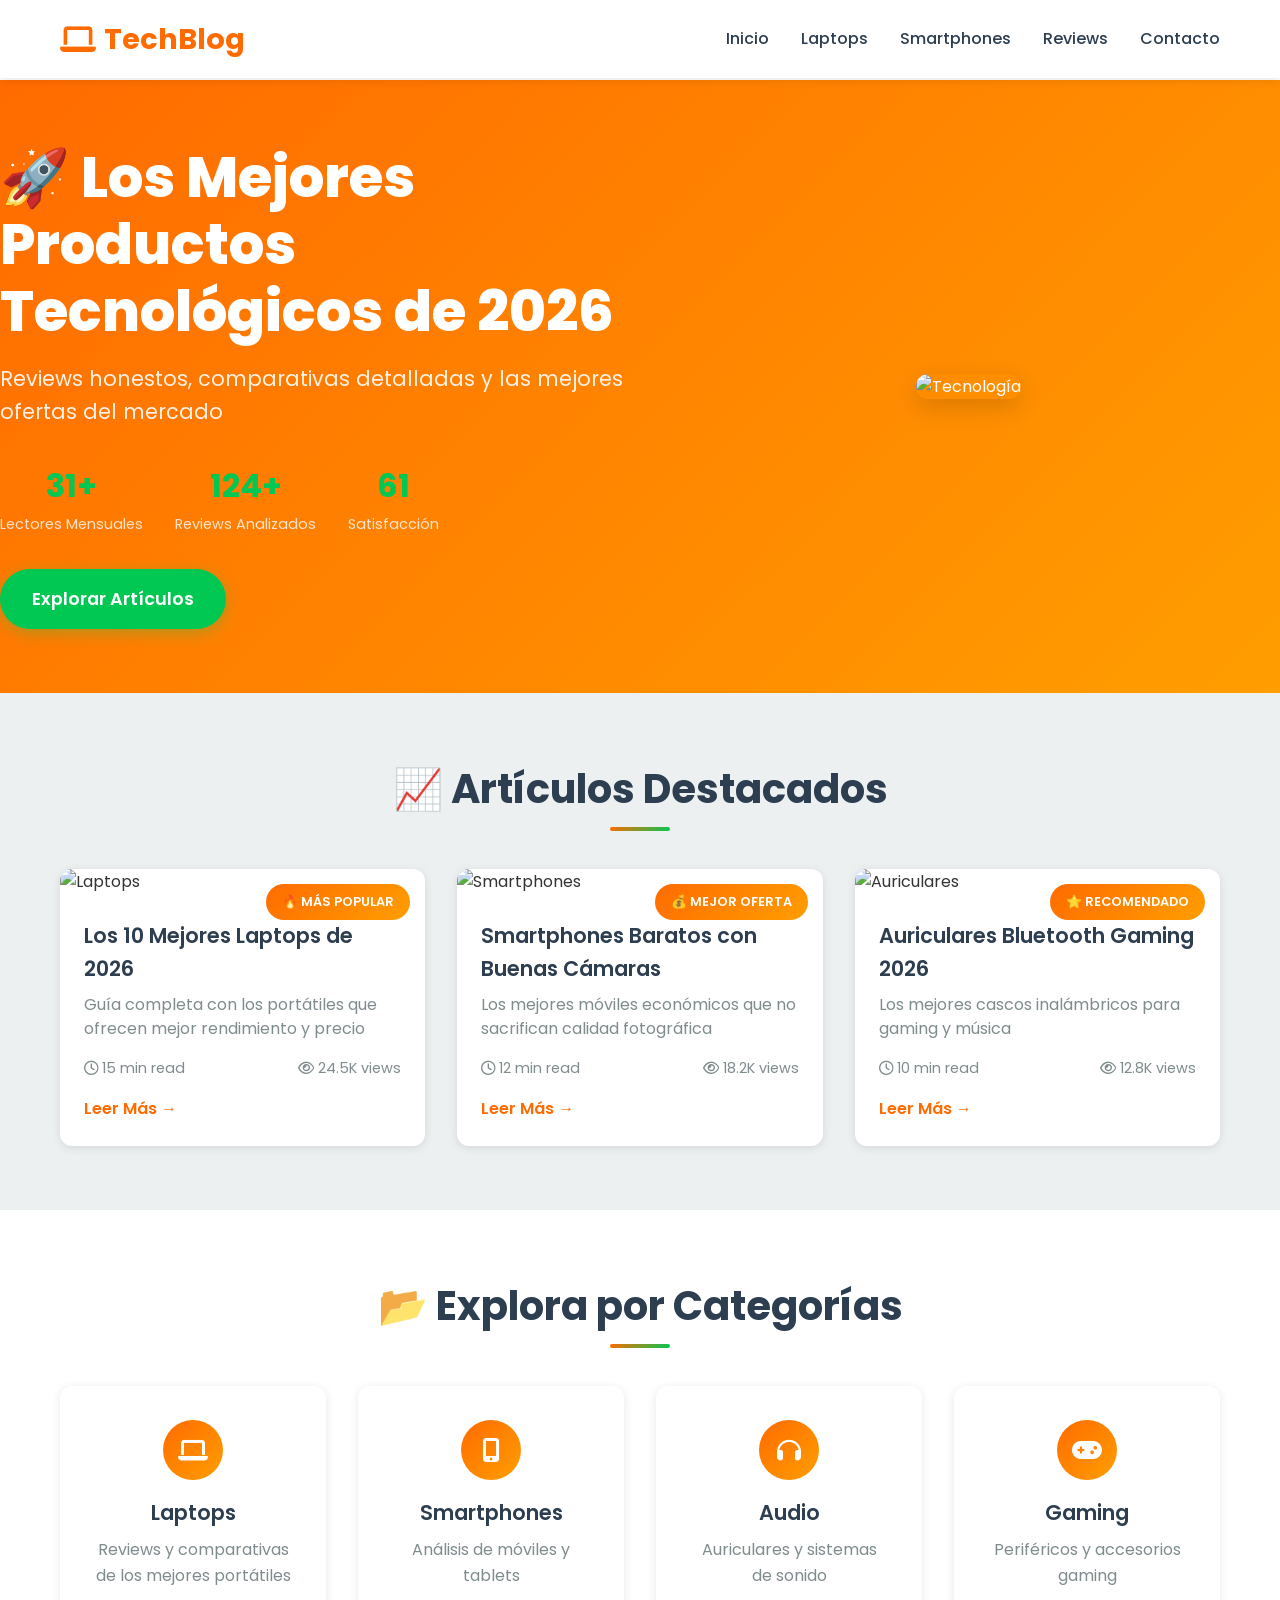
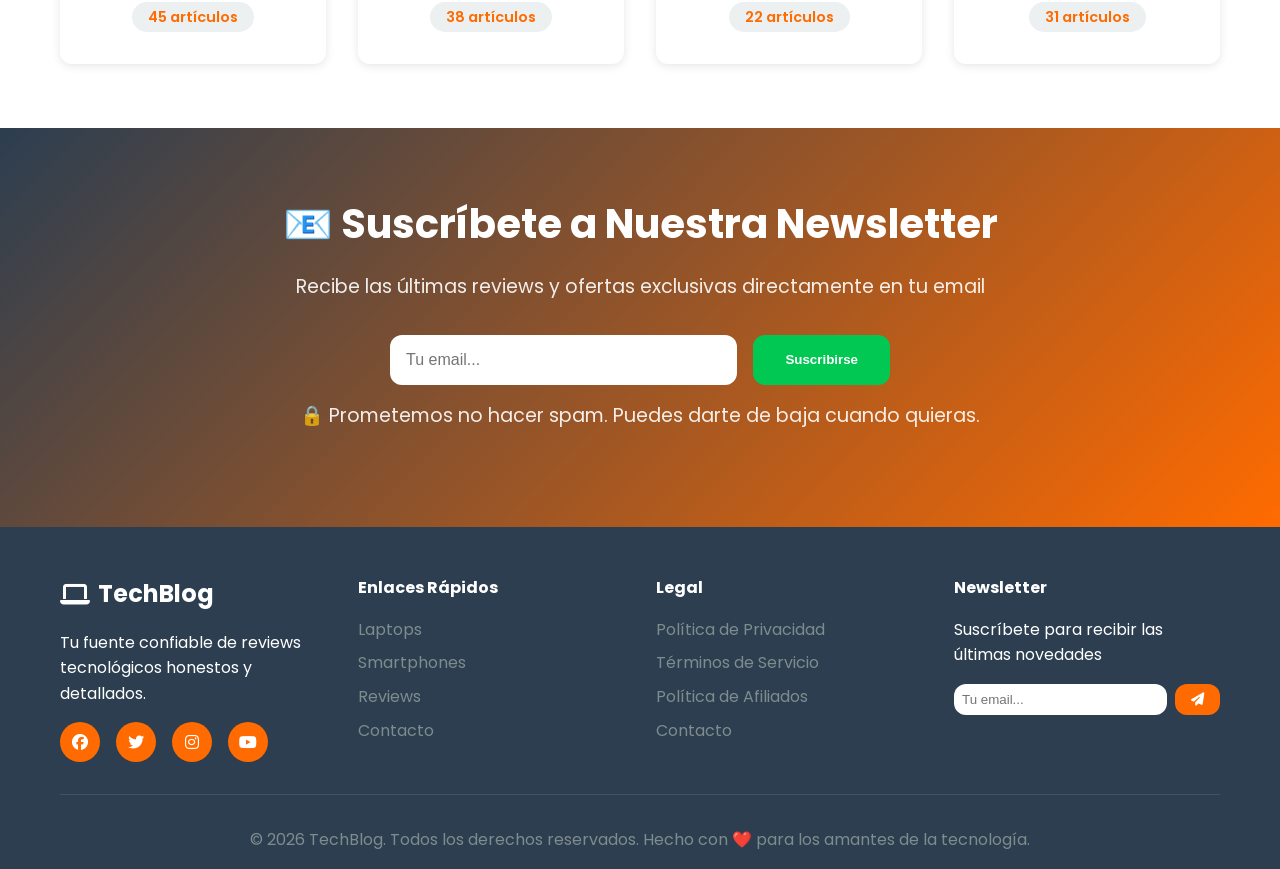
==== index.html @ 99809761 "Inicializar blog viral" ====
<!DOCTYPE html>
<html lang="es">
<head>
    <meta charset="UTF-8">
    <meta name="viewport" content="width=device-width, initial-scale=1.0">
    <title>TechBlog - Los Mejores Productos Tecnológicos</title>
    <link rel="preconnect" href="https://fonts.googleapis.com">
    <link rel="preconnect" href="https://fonts.gstatic.com" crossorigin>
    <link href="https://fonts.googleapis.com/css2?family=Poppins:wght@300;400;500;600;700;800&display=swap" rel="stylesheet">
    <link rel="stylesheet" href="assets/css/style.css">
    <link rel="stylesheet" href="https://cdnjs.cloudflare.com/ajax/libs/font-awesome/6.4.0/css/all.min.css">
</head>
<body>
    <!-- Header Fijo -->
    <header class="header-fixed">
        <nav class="navbar">
            <div class="nav-container">
                <div class="nav-logo">
                    <h1><i class="fas fa-laptop"></i> TechBlog</h1>
                </div>
                <ul class="nav-menu">
                    <li><a href="#inicio">Inicio</a></li>
                    <li><a href="#laptops">Laptops</a></li>
                    <li><a href="#smartphones">Smartphones</a></li>
                    <li><a href="#reviews">Reviews</a></li>
                    <li><a href="#contacto">Contacto</a></li>
                </ul>
                <div class="nav-toggle">
                    <span></span>
                    <span></span>
                    <span></span>
                </div>
            </div>
        </nav>
    </header>

    <!-- Hero Section -->
    <section id="inicio" class="hero">
        <div class="hero-content">
            <h1>🚀 Los Mejores Productos Tecnológicos de 2026</h1>
            <p>Reviews honestos, comparativas detalladas y las mejores ofertas del mercado</p>
            <div class="hero-stats">
                <div class="stat">
                    <span class="stat-number">50K+</span>
                    <span class="stat-label">Lectores Mensuales</span>
                </div>
                <div class="stat">
                    <span class="stat-number">200+</span>
                    <span class="stat-label">Reviews Analizados</span>
                </div>
                <div class="stat">
                    <span class="stat-number">98%</span>
                    <span class="stat-label">Satisfacción</span>
                </div>
            </div>
            <a href="#laptops" class="cta-primary">Explorar Artículos</a>
        </div>
        <div class="hero-image">
            <img src="https://source.unsplash.com/600x400/?technology,devices" alt="Tecnología">
        </div>
    </section>

    <!-- Featured Posts -->
    <section class="featured-posts">
        <div class="container">
            <h2 class="section-title">📈 Artículos Destacados</h2>
            <div class="posts-grid">
                <article class="post-card featured">
                    <div class="post-badge">🔥 MÁS POPULAR</div>
                    <img src="https://source.unsplash.com/400x250/?laptop,professional" alt="Laptops">
                    <div class="post-content">
                        <h3>Los 10 Mejores Laptops de 2026</h3>
                        <p>Guía completa con los portátiles que ofrecen mejor rendimiento y precio</p>
                        <div class="post-meta">
                            <span><i class="far fa-clock"></i> 15 min read</span>
                            <span><i class="far fa-eye"></i> 24.5K views</span>
                        </div>
                        <a href="posts/mejores-laptops-2026.html" class="read-more">Leer Más →</a>
                    </div>
                </article>

                <article class="post-card">
                    <div class="post-badge">💰 MEJOR OFERTA</div>
                    <img src="https://source.unsplash.com/400x250/?smartphone,latest" alt="Smartphones">
                    <div class="post-content">
                        <h3>Smartphones Baratos con Buenas Cámaras</h3>
                        <p>Los mejores móviles económicos que no sacrifican calidad fotográfica</p>
                        <div class="post-meta">
                            <span><i class="far fa-clock"></i> 12 min read</span>
                            <span><i class="far fa-eye"></i> 18.2K views</span>
                        </div>
                        <a href="#" class="read-more">Leer Más →</a>
                    </div>
                </article>

                <article class="post-card">
                    <div class="post-badge">⭐ RECOMENDADO</div>
                    <img src="https://source.unsplash.com/400x250/?headphones,wireless" alt="Auriculares">
                    <div class="post-content">
                        <h3>Auriculares Bluetooth Gaming 2026</h3>
                        <p>Los mejores cascos inalámbricos para gaming y música</p>
                        <div class="post-meta">
                            <span><i class="far fa-clock"></i> 10 min read</span>
                            <span><i class="far fa-eye"></i> 12.8K views</span>
                        </div>
                        <a href="#" class="read-more">Leer Más →</a>
                    </div>
                </article>
            </div>
        </div>
    </section>

    <!-- Categories Section -->
    <section id="categories" class="categories">
        <div class="container">
            <h2 class="section-title">📂 Explora por Categorías</h2>
            <div class="categories-grid">
                <div class="category-card">
                    <div class="category-icon">
                        <i class="fas fa-laptop"></i>
                    </div>
                    <h3>Laptops</h3>
                    <p>Reviews y comparativas de los mejores portátiles</p>
                    <span class="category-count">45 artículos</span>
                </div>
                <div class="category-card">
                    <div class="category-icon">
                        <i class="fas fa-mobile-alt"></i>
                    </div>
                    <h3>Smartphones</h3>
                    <p>Análisis de móviles y tablets</p>
                    <span class="category-count">38 artículos</span>
                </div>
                <div class="category-card">
                    <div class="category-icon">
                        <i class="fas fa-headphones"></i>
                    </div>
                    <h3>Audio</h3>
                    <p>Auriculares y sistemas de sonido</p>
                    <span class="category-count">22 artículos</span>
                </div>
                <div class="category-card">
                    <div class="category-icon">
                        <i class="fas fa-gamepad"></i>
                    </div>
                    <h3>Gaming</h3>
                    <p>Periféricos y accesorios gaming</p>
                    <span class="category-count">31 artículos</span>
                </div>
            </div>
        </div>
    </section>

    <!-- Newsletter Section -->
    <section class="newsletter">
        <div class="container">
            <div class="newsletter-content">
                <h2>📧 Suscríbete a Nuestra Newsletter</h2>
                <p>Recibe las últimas reviews y ofertas exclusivas directamente en tu email</p>
                <form class="newsletter-form">
                    <input type="email" placeholder="Tu email..." required>
                    <button type="submit" class="cta-secondary">Suscribirse</button>
                </form>
                <p class="newsletter-note">🔒 Prometemos no hacer spam. Puedes darte de baja cuando quieras.</p>
            </div>
        </div>
    </section>

    <!-- Footer -->
    <footer class="footer">
        <div class="container">
            <div class="footer-content">
                <div class="footer-section">
                    <h3><i class="fas fa-laptop"></i> TechBlog</h3>
                    <p>Tu fuente confiable de reviews tecnológicos honestos y detallados.</p>
                    <div class="social-links">
                        <a href="#"><i class="fab fa-facebook"></i></a>
                        <a href="#"><i class="fab fa-twitter"></i></a>
                        <a href="#"><i class="fab fa-instagram"></i></a>
                        <a href="#"><i class="fab fa-youtube"></i></a>
                    </div>
                </div>
                <div class="footer-section">
                    <h4>Enlaces Rápidos</h4>
                    <ul>
                        <li><a href="#laptops">Laptops</a></li>
                        <li><a href="#smartphones">Smartphones</a></li>
                        <li><a href="#reviews">Reviews</a></li>
                        <li><a href="#contacto">Contacto</a></li>
                    </ul>
                </div>
                <div class="footer-section">
                    <h4>Legal</h4>
                    <ul>
                        <li><a href="#">Política de Privacidad</a></li>
                        <li><a href="#">Términos de Servicio</a></li>
                        <li><a href="#">Política de Afiliados</a></li>
                        <li><a href="#">Contacto</a></li>
                    </ul>
                </div>
                <div class="footer-section">
                    <h4>Newsletter</h4>
                    <p>Suscríbete para recibir las últimas novedades</p>
                    <form class="footer-form">
                        <input type="email" placeholder="Tu email...">
                        <button type="submit"><i class="fas fa-paper-plane"></i></button>
                    </form>
                </div>
            </div>
            <div class="footer-bottom">
                <p>&copy; 2026 TechBlog. Todos los derechos reservados. Hecho con ❤️ para los amantes de la tecnología.</p>
            </div>
        </div>
    </footer>

    <script src="assets/js/main.js"></script>
</body>
</html>
---- assets/css/style.css ----
/* ===== VARIABLES GLOBALES ===== */
:root {
    --primary-color: #FF6B00;
    --secondary-color: #00C853;
    --accent-color: #FF9E00;
    --dark-color: #2C3E50;
    --light-color: #ECF0F1;
    --text-color: #333333;
    --text-light: #7F8C8D;
    --white: #FFFFFF;
    --shadow: 0 2px 10px rgba(0, 0, 0, 0.1);
    --shadow-hover: 0 8px 25px rgba(0, 0, 0, 0.15);
    --border-radius: 12px;
    --transition: all 0.3s ease;
}

/* ===== RESET Y BASE ===== */
* {
    margin: 0;
    padding: 0;
    box-sizing: border-box;
}

body {
    font-family: 'Poppins', sans-serif;
    line-height: 1.6;
    color: var(--text-color);
    background: var(--white);
    overflow-x: hidden;
}

.container {
    max-width: 1200px;
    margin: 0 auto;
    padding: 0 20px;
}

/* ===== HEADER FIJO ===== */
.header-fixed {
    position: fixed;
    top: 0;
    left: 0;
    right: 0;
    background: var(--white);
    box-shadow: var(--shadow);
    z-index: 1000;
    transition: var(--transition);
}

.navbar {
    padding: 1rem 0;
}

.nav-container {
    max-width: 1200px;
    margin: 0 auto;
    padding: 0 20px;
    display: flex;
    justify-content: space-between;
    align-items: center;
}

.nav-logo h1 {
    color: var(--primary-color);
    font-size: 1.8rem;
    font-weight: 700;
    display: flex;
    align-items: center;
    gap: 0.5rem;
}

.nav-menu {
    display: flex;
    list-style: none;
    gap: 2rem;
}

.nav-menu a {
    color: var(--dark-color);
    text-decoration: none;
    font-weight: 500;
    transition: var(--transition);
    position: relative;
}

.nav-menu a:hover {
    color: var(--primary-color);
}

.nav-menu a::after {
    content: '';
    position: absolute;
    bottom: -5px;
    left: 0;
    width: 0;
    height: 2px;
    background: var(--primary-color);
    transition: var(--transition);
}

.nav-menu a:hover::after {
    width: 100%;
}

.nav-toggle {
    display: none;
    flex-direction: column;
    cursor: pointer;
}

.nav-toggle span {
    width: 25px;
    height: 3px;
    background: var(--dark-color);
    margin: 3px 0;
    transition: var(--transition);
}

/* ===== HERO SECTION ===== */
.hero {
    margin-top: 80px;
    padding: 4rem 0;
    background: linear-gradient(135deg, var(--primary-color), var(--accent-color));
    color: var(--white);
    display: flex;
    align-items: center;
    min-height: 500px;
}

.hero-content {
    flex: 1;
    padding-right: 2rem;
}

.hero h1 {
    font-size: 3.5rem;
    font-weight: 800;
    margin-bottom: 1rem;
    line-height: 1.2;
    animation: slideInLeft 1s ease;
}

.hero p {
    font-size: 1.3rem;
    margin-bottom: 2rem;
    opacity: 0.9;
    animation: slideInLeft 1s ease 0.2s backwards;
}

.hero-stats {
    display: flex;
    gap: 2rem;
    margin-bottom: 2rem;
    animation: slideInLeft 1s ease 0.4s backwards;
}

.stat {
    text-align: center;
}

.stat-number {
    display: block;
    font-size: 2rem;
    font-weight: 700;
    color: var(--secondary-color);
}

.stat-label {
    font-size: 0.9rem;
    opacity: 0.8;
}

.cta-primary {
    background: var(--secondary-color);
    color: var(--white);
    padding: 1rem 2rem;
    border: none;
    border-radius: 50px;
    font-size: 1.1rem;
    font-weight: 600;
    text-decoration: none;
    display: inline-block;
    transition: var(--transition);
    box-shadow: 0 4px 15px rgba(0, 200, 83, 0.3);
    animation: slideInLeft 1s ease 0.6s backwards;
}

.cta-primary:hover {
    transform: translateY(-3px);
    box-shadow: 0 6px 20px rgba(0, 200, 83, 0.4);
}

.hero-image {
    flex: 1;
    text-align: center;
    animation: slideInRight 1s ease;
}

.hero-image img {
    max-width: 100%;
    height: auto;
    border-radius: var(--border-radius);
    box-shadow: var(--shadow-hover);
}

/* ===== SECCIONES ===== */
.section-title {
    text-align: center;
    font-size: 2.5rem;
    font-weight: 700;
    margin-bottom: 3rem;
    color: var(--dark-color);
    position: relative;
}

.section-title::after {
    content: '';
    position: absolute;
    bottom: -10px;
    left: 50%;
    transform: translateX(-50%);
    width: 60px;
    height: 4px;
    background: linear-gradient(135deg, var(--primary-color), var(--secondary-color));
    border-radius: 2px;
}

/* ===== FEATURED POSTS ===== */
.featured-posts {
    padding: 4rem 0;
    background: var(--light-color);
}

.posts-grid {
    display: grid;
    grid-template-columns: repeat(auto-fit, minmax(350px, 1fr));
    gap: 2rem;
}

.post-card {
    background: var(--white);
    border-radius: var(--border-radius);
    overflow: hidden;
    box-shadow: var(--shadow);
    transition: var(--transition);
    position: relative;
}

.post-card:hover {
    transform: translateY(-10px);
    box-shadow: var(--shadow-hover);
}

.post-badge {
    position: absolute;
    top: 15px;
    right: 15px;
    background: linear-gradient(135deg, var(--primary-color), var(--accent-color));
    color: var(--white);
    padding: 0.5rem 1rem;
    border-radius: 20px;
    font-size: 0.8rem;
    font-weight: 600;
    z-index: 1;
    animation: pulse 2s infinite;
}

.post-card img {
    width: 100%;
    height: 250px;
    object-fit: cover;
    transition: var(--transition);
}

.post-card:hover img {
    transform: scale(1.05);
}

.post-content {
    padding: 1.5rem;
}

.post-content h3 {
    font-size: 1.3rem;
    font-weight: 600;
    margin-bottom: 0.5rem;
    color: var(--dark-color);
}

.post-content p {
    color: var(--text-light);
    margin-bottom: 1rem;
    line-height: 1.5;
}

.post-meta {
    display: flex;
    justify-content: space-between;
    color: var(--text-light);
    font-size: 0.9rem;
    margin-bottom: 1rem;
}

.read-more {
    color: var(--primary-color);
    text-decoration: none;
    font-weight: 600;
    transition: var(--transition);
    display: inline-flex;
    align-items: center;
    gap: 0.5rem;
}

.read-more:hover {
    gap: 1rem;
}

/* ===== CATEGORIES ===== */
.categories {
    padding: 4rem 0;
}

.categories-grid {
    display: grid;
    grid-template-columns: repeat(auto-fit, minmax(250px, 1fr));
    gap: 2rem;
}

.category-card {
    background: var(--white);
    padding: 2rem;
    border-radius: var(--border-radius);
    text-align: center;
    box-shadow: var(--shadow);
    transition: var(--transition);
    border: 2px solid transparent;
}

.category-card:hover {
    border-color: var(--primary-color);
    transform: translateY(-5px);
    box-shadow: var(--shadow-hover);
}

.category-icon {
    width: 60px;
    height: 60px;
    background: linear-gradient(135deg, var(--primary-color), var(--accent-color));
    border-radius: 50%;
    display: flex;
    align-items: center;
    justify-content: center;
    margin: 0 auto 1rem;
    font-size: 1.5rem;
    color: var(--white);
}

.category-card h3 {
    font-size: 1.3rem;
    font-weight: 600;
    margin-bottom: 0.5rem;
    color: var(--dark-color);
}

.category-card p {
    color: var(--text-light);
    margin-bottom: 1rem;
}

.category-count {
    background: var(--light-color);
    color: var(--primary-color);
    padding: 0.3rem 1rem;
    border-radius: 20px;
    font-size: 0.9rem;
    font-weight: 600;
}

/* ===== NEWSLETTER ===== */
.newsletter {
    padding: 4rem 0;
    background: linear-gradient(135deg, var(--dark-color), var(--primary-color));
    color: var(--white);
    text-align: center;
}

.newsletter-content h2 {
    font-size: 2.5rem;
    margin-bottom: 1rem;
}

.newsletter-content p {
    font-size: 1.2rem;
    margin-bottom: 2rem;
    opacity: 0.9;
}

.newsletter-form {
    display: flex;
    gap: 1rem;
    max-width: 500px;
    margin: 0 auto 1rem;
}

.newsletter-form input {
    flex: 1;
    padding: 1rem;
    border: none;
    border-radius: var(--border-radius);
    font-size: 1rem;
}

.cta-secondary {
    background: var(--secondary-color);
    color: var(--white);
    padding: 1rem 2rem;
    border: none;
    border-radius: var(--border-radius);
    font-weight: 600;
    cursor: pointer;
    transition: var(--transition);
}

.cta-secondary:hover {
    background: #00A843;
    transform: translateY(-2px);
}

.newsletter-note {
    font-size: 0.9rem;
    opacity: 0.8;
}

/* ===== FOOTER ===== */
.footer {
    background: var(--dark-color);
    color: var(--white);
    padding: 3rem 0 1rem;
}

.footer-content {
    display: grid;
    grid-template-columns: repeat(auto-fit, minmax(250px, 1fr));
    gap: 2rem;
    margin-bottom: 2rem;
}

.footer-section h3,
.footer-section h4 {
    margin-bottom: 1rem;
    color: var(--white);
}

.footer-section h3 {
    font-size: 1.5rem;
    display: flex;
    align-items: center;
    gap: 0.5rem;
}

.footer-section ul {
    list-style: none;
}

.footer-section ul li {
    margin-bottom: 0.5rem;
}

.footer-section a {
    color: var(--text-light);
    text-decoration: none;
    transition: var(--transition);
}

.footer-section a:hover {
    color: var(--primary-color);
}

.social-links {
    display: flex;
    gap: 1rem;
    margin-top: 1rem;
}

.social-links a {
    width: 40px;
    height: 40px;
    background: var(--primary-color);
    border-radius: 50%;
    display: flex;
    align-items: center;
    justify-content: center;
    color: var(--white);
    transition: var(--transition);
}

.social-links a:hover {
    background: var(--accent-color);
    transform: translateY(-3px);
}

.footer-form {
    display: flex;
    gap: 0.5rem;
    margin-top: 1rem;
}

.footer-form input {
    flex: 1;
    padding: 0.5rem;
    border: none;
    border-radius: var(--border-radius);
}

.footer-form button {
    background: var(--primary-color);
    color: var(--white);
    border: none;
    padding: 0.5rem 1rem;
    border-radius: var(--border-radius);
    cursor: pointer;
    transition: var(--transition);
}

.footer-form button:hover {
    background: var(--accent-color);
}

.footer-bottom {
    text-align: center;
    padding-top: 2rem;
    border-top: 1px solid rgba(255, 255, 255, 0.1);
    color: var(--text-light);
}

/* ===== ANIMATIONS ===== */
@keyframes slideInLeft {
    from {
        opacity: 0;
        transform: translateX(-50px);
    }
    to {
        opacity: 1;
        transform: translateX(0);
    }
}

@keyframes slideInRight {
    from {
        opacity: 0;
        transform: translateX(50px);
    }
    to {
        opacity: 1;
        transform: translateX(0);
    }
}

@keyframes pulse {
    0%, 100% {
        transform: scale(1);
    }
    50% {
        transform: scale(1.05);
    }
}

/* ===== RESPONSIVE DESIGN ===== */
@media (max-width: 768px) {
    .nav-menu {
        position: fixed;
        top: 80px;
        left: -100%;
        width: 100%;
        height: calc(100vh - 80px);
        background: var(--white);
        flex-direction: column;
        justify-content: flex-start;
        align-items: center;
        padding-top: 2rem;
        transition: var(--transition);
        box-shadow: var(--shadow-hover);
    }
    
    .nav-menu.active {
        left: 0;
    }
    
    .nav-toggle {
        display: flex;
    }
    
    .nav-toggle.active span:nth-child(1) {
        transform: rotate(45deg) translate(5px, 5px);
    }
    
    .nav-toggle.active span:nth-child(2) {
        opacity: 0;
    }
    
    .nav-toggle.active span:nth-child(3) {
        transform: rotate(-45deg) translate(7px, -6px);
    }
    
    .hero {
        flex-direction: column;
        text-align: center;
        padding: 2rem 0;
    }
    
    .hero-content {
        padding-right: 0;
        margin-bottom: 2rem;
    }
    
    .hero h1 {
        font-size: 2.5rem;
    }
    
    .hero-stats {
        justify-content: center;
    }
    
    .newsletter-form {
        flex-direction: column;
    }
    
    .footer-form {
        flex-direction: column;
    }
    
    .footer-form button {
        width: 100%;
    }
}

@media (max-width: 480px) {
    .hero h1 {
        font-size: 2rem;
    }
    
    .section-title {
        font-size: 2rem;
    }
    
    .posts-grid {
        grid-template-columns: 1fr;
    }
    
    .categories-grid {
        grid-template-columns: 1fr;
    }
    
    .footer-content {
        grid-template-columns: 1fr;
        text-align: center;
    }
    
    .social-links {
        justify-content: center;
    }
}
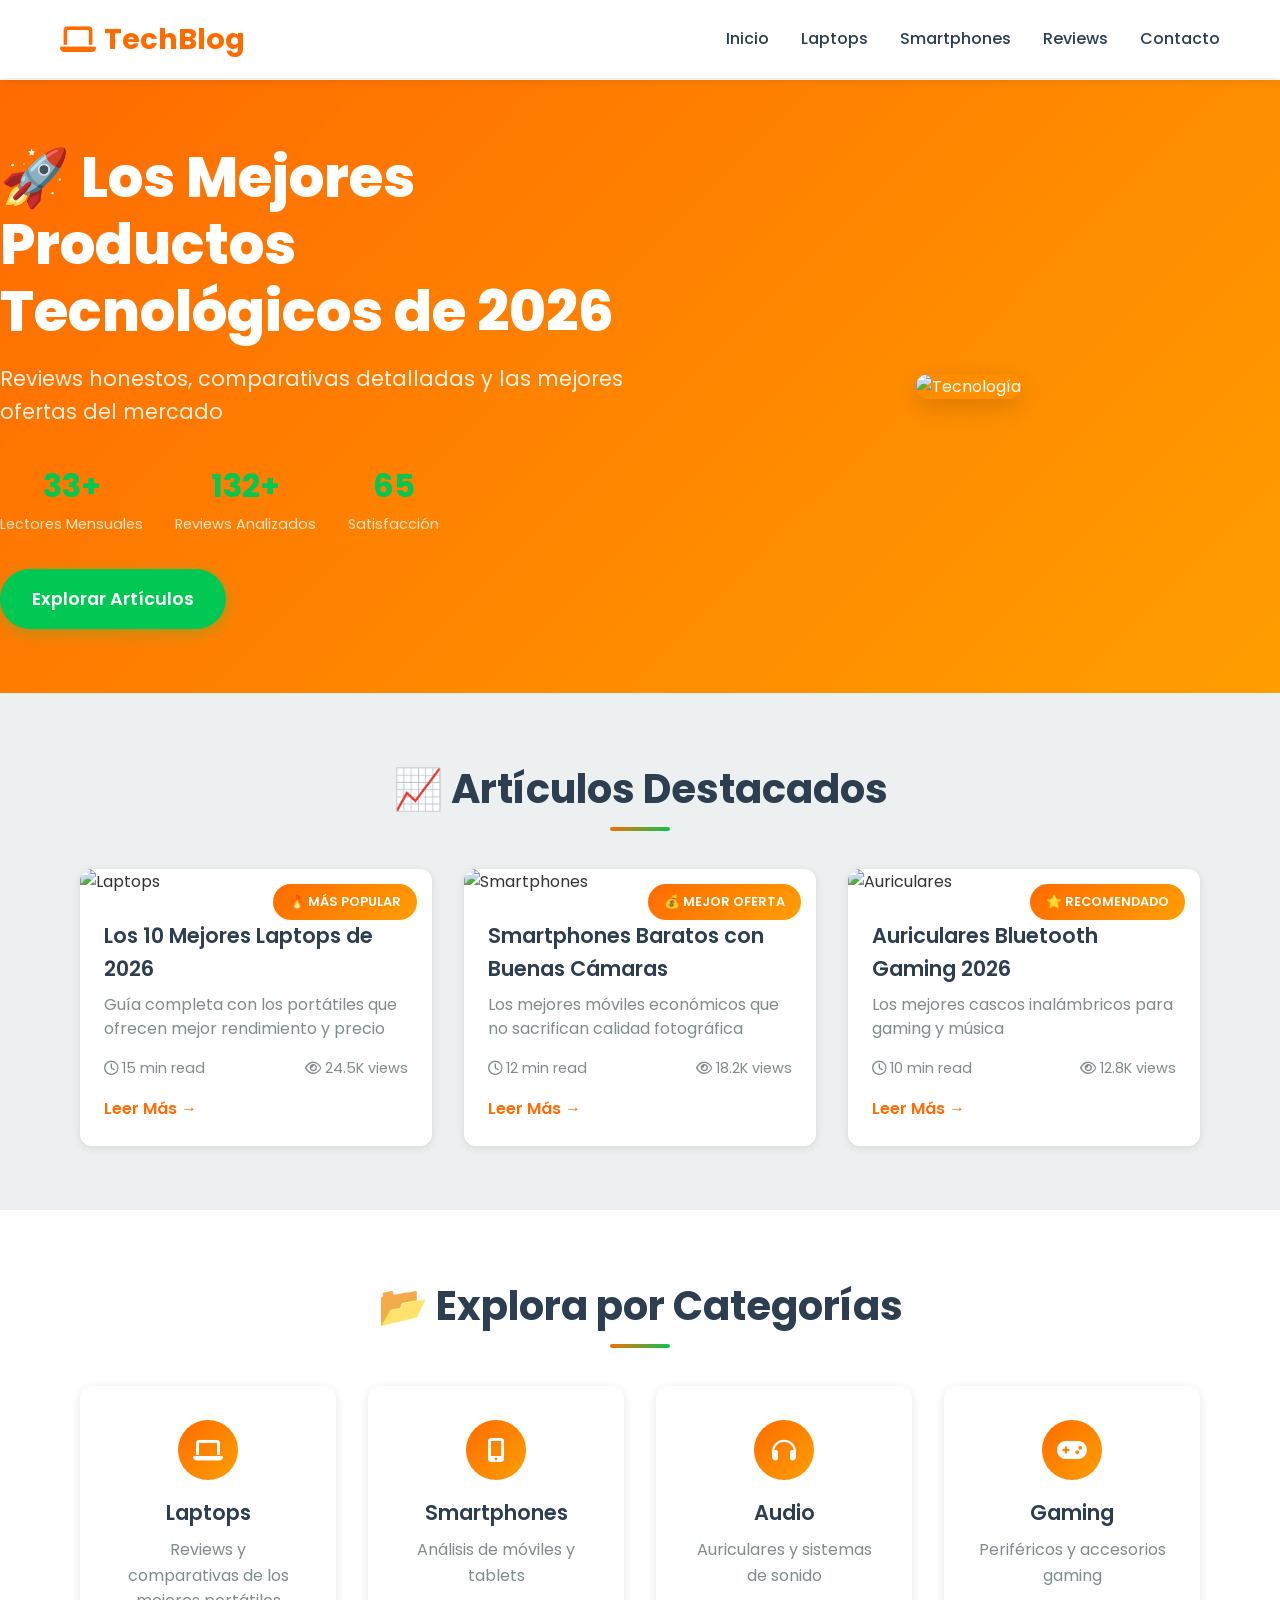
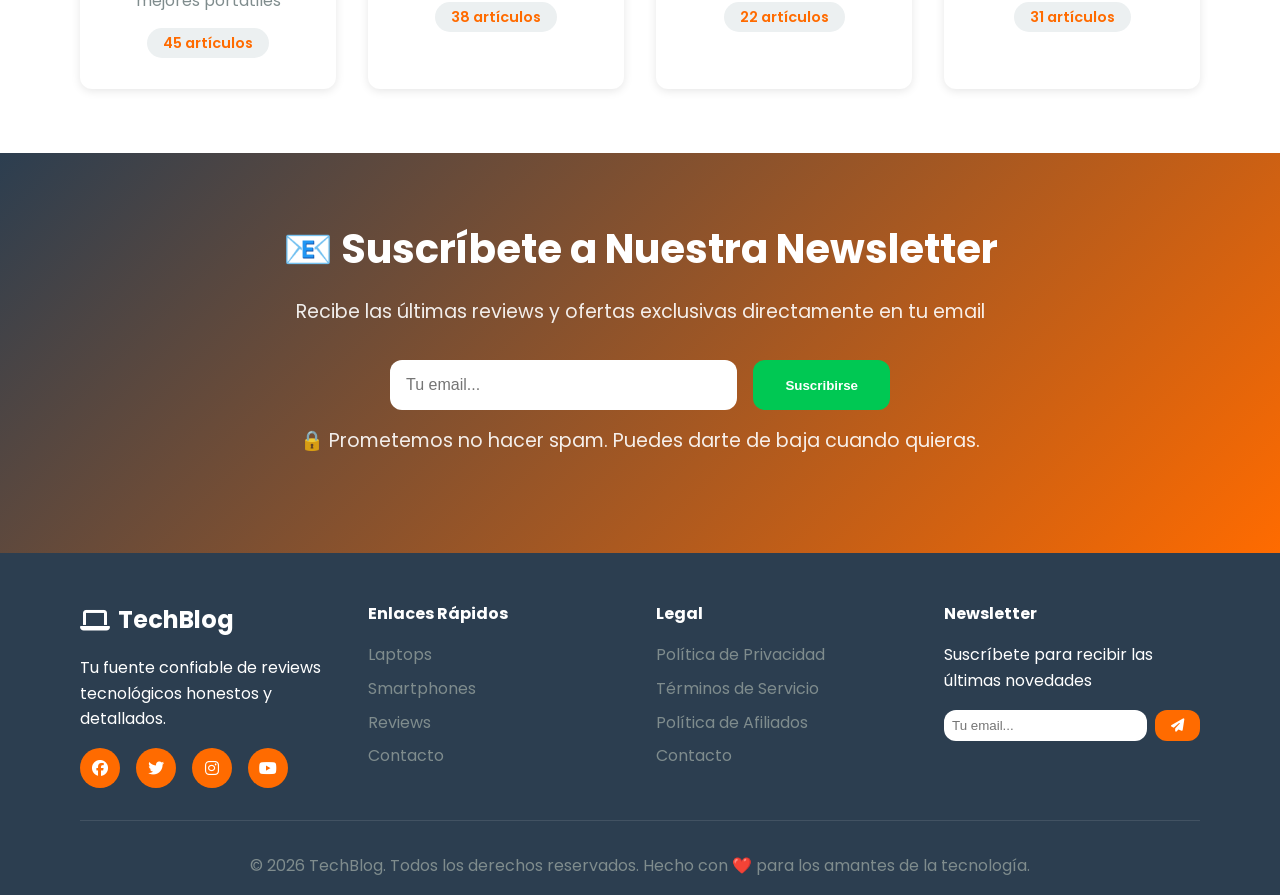
==== commit 45a47ecf: "Fix imágenes y márgenes" ====
--- a/index.html
+++ b/index.html
@@ -56,7 +56,7 @@
             <a href="#laptops" class="cta-primary">Explorar Artículos</a>
         </div>
         <div class="hero-image">
-            <img src="https://source.unsplash.com/600x400/?technology,devices" alt="Tecnología">
+            <img src="https://picsum.photos/600/400?random=4" alt="Tecnología">
         </div>
     </section>
 
@@ -67,7 +67,7 @@
             <div class="posts-grid">
                 <article class="post-card featured">
                     <div class="post-badge">🔥 MÁS POPULAR</div>
-                    <img src="https://source.unsplash.com/400x250/?laptop,professional" alt="Laptops">
+                    <img src="https://picsum.photos/400x250?random=5" alt="Laptops">
                     <div class="post-content">
                         <h3>Los 10 Mejores Laptops de 2026</h3>
                         <p>Guía completa con los portátiles que ofrecen mejor rendimiento y precio</p>
@@ -81,7 +81,7 @@
 
                 <article class="post-card">
                     <div class="post-badge">💰 MEJOR OFERTA</div>
-                    <img src="https://source.unsplash.com/400x250/?smartphone,latest" alt="Smartphones">
+                    <img src="https://picsum.photos/400x250?random=6" alt="Smartphones">
                     <div class="post-content">
                         <h3>Smartphones Baratos con Buenas Cámaras</h3>
                         <p>Los mejores móviles económicos que no sacrifican calidad fotográfica</p>
@@ -95,7 +95,7 @@
 
                 <article class="post-card">
                     <div class="post-badge">⭐ RECOMENDADO</div>
-                    <img src="https://source.unsplash.com/400x250/?headphones,wireless" alt="Auriculares">
+                    <img src="https://picsum.photos/400x250?random=7" alt="Auriculares">
                     <div class="post-content">
                         <h3>Auriculares Bluetooth Gaming 2026</h3>
                         <p>Los mejores cascos inalámbricos para gaming y música</p>
--- a/assets/css/style.css
+++ b/assets/css/style.css
@@ -32,7 +32,7 @@
 .container {
     max-width: 1200px;
     margin: 0 auto;
-    padding: 0 20px;
+    padding: 0 40px;
 }
 
 /* ===== HEADER FIJO ===== */
@@ -605,7 +605,7 @@
     .hero {
         flex-direction: column;
         text-align: center;
-        padding: 2rem 0;
+        padding: 2rem 20px;
     }
     
     .hero-content {
@@ -632,6 +632,14 @@
     .footer-form button {
         width: 100%;
     }
+    
+    .container {
+        padding: 0 20px;
+    }
+    
+    .nav-container {
+        padding: 0 20px;
+    }
 }
 
 @media (max-width: 480px) {
